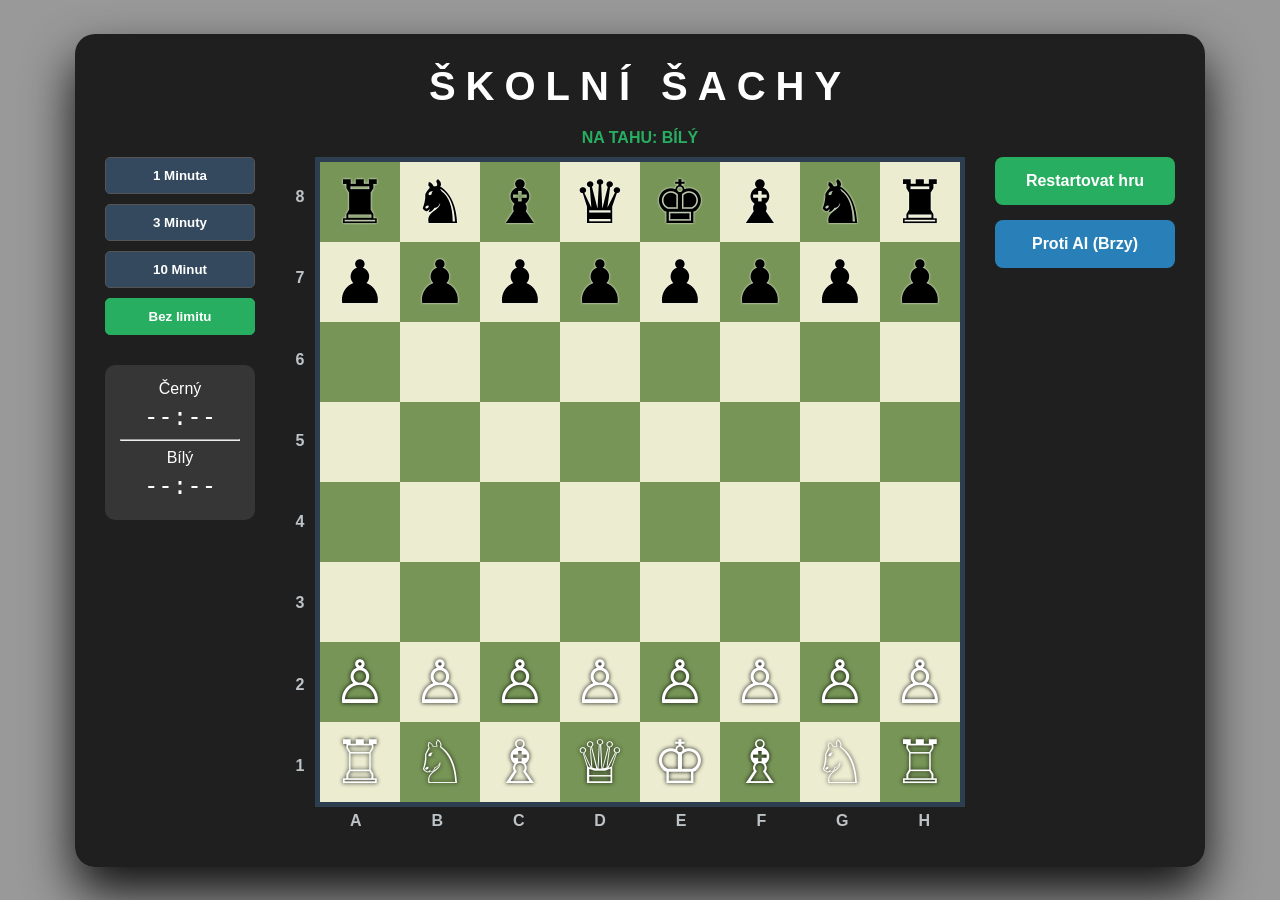
==== templates/index.html @ 77c7ce87 "s" ====
<!DOCTYPE html>
<html lang="cs">
<head>
    <meta charset="UTF-8">
    <title>Školní Šachy</title>
    <style>
        :root {
            --white-sq: #ebecd0;
            --black-sq: #779556;
            --square-size: 80px; 
            --accent: #27ae60;
        }

        body {
            font-family: 'Segoe UI', sans-serif;
            background: linear-gradient(rgba(0, 0, 0, 0.4), rgba(0, 0, 0, 0.4)), 
                        url('https://t3.ftcdn.net/jpg/18/06/45/26/360_F_1806452627_gLpxNyDgzk2WbcSKTGwLKFvE9YjqftnZ.jpg');
            background-size: cover;
            background-position: center;
            background-attachment: fixed;
            color: white;
            display: flex;
            flex-direction: column;
            align-items: center;
            justify-content: center;
            min-height: 100vh;
            margin: 0;
        }

        .game-wrapper {
            background: rgba(0, 0, 0, 0.8);
            padding: 30px;
            border-radius: 20px;
            backdrop-filter: blur(10px);
            display: flex;
            flex-direction: column;
            align-items: center;
            box-shadow: 0 25px 50px rgba(0,0,0,0.9);
        }

        h1 { letter-spacing: 10px; margin: 0 0 20px 0; font-size: 2.5rem; text-align: center; }

        .main-layout { display: flex; align-items: stretch; gap: 30px; }

        /* Left Sidebar: Timers */
        .timer-sidebar {
            display: flex;
            flex-direction: column;
            gap: 10px;
            width: 150px;
        }

        .timer-btn {
            background: #34495e;
            color: white;
            border: 1px solid #555;
            padding: 10px;
            cursor: pointer;
            border-radius: 5px;
            font-weight: bold;
        }
        .timer-btn:hover { background: #48637f; }
        .active-mode { border-color: var(--accent); background: var(--accent) !important; }

        .clocks-display {
            margin-top: 20px;
            padding: 15px;
            background: rgba(255,255,255,0.1);
            border-radius: 10px;
            text-align: center;
        }
        .clock { font-size: 1.5rem; font-family: monospace; margin: 5px 0; }
        .active-clock { color: #f1c40f; text-shadow: 0 0 10px #f1c40f; }

        /* Board Area */
        .game-area { display: grid; grid-template-columns: 30px auto; grid-template-rows: auto 30px; }
        .numbers-axis, .letters-axis { font-weight: bold; color: #bdc3c7; display: flex; justify-content: space-around; }
        .numbers-axis { flex-direction: column; align-items: center; }
        .letters-axis { grid-column: 2; padding-top: 5px; }

        .board {
            display: grid;
            grid-template-columns: repeat(8, var(--square-size));
            grid-template-rows: repeat(8, var(--square-size));
            border: 5px solid #2c3e50;
        }

        .square {
            width: var(--square-size);
            height: var(--square-size);
            display: flex;
            align-items: center;
            justify-content: center;
            font-size: 60px;
            cursor: pointer;
        }
        .white { background-color: var(--white-sq); }
        .black { background-color: var(--black-sq); }
        .selected { background-color: #f1c40f !important; }

        /* Right Controls */
        .controls { display: flex; flex-direction: column; gap: 15px; }
        .btn {
            background-color: var(--accent);
            color: white; border: none; padding: 15px 20px;
            font-size: 1rem; font-weight: bold; border-radius: 8px;
            cursor: pointer; min-width: 180px;
        }
        .btn-ai { background-color: #2980b9; }

        .piece-black { color: #000; filter: drop-shadow(0 0 1px #fff); }
        .piece-white { color: #fff; filter: drop-shadow(0 0 2px #000); }
        
        #turn-indicator { margin-bottom: 10px; font-weight: bold; color: var(--accent); }
    </style>
</head>
<body>

    <div class="game-wrapper">
        <h1>ŠKOLNÍ ŠACHY</h1>
        <div id="turn-indicator">NA TAHU: BÍLÝ</div>

        <div class="main-layout">
            <div class="timer-sidebar">
                <button class="timer-btn" onclick="setTimer(60, this)">1 Minuta</button>
                <button class="timer-btn" onclick="setTimer(180, this)">3 Minuty</button>
                <button class="timer-btn" onclick="setTimer(600, this)">10 Minut</button>
                <button class="timer-btn active-mode" onclick="setTimer(null, this)">Bez limitu</button>
                
                <div class="clocks-display">
                    <div>Černý</div>
                    <div id="clock-black" class="clock">--:--</div>
                    <hr>
                    <div>Bílý</div>
                    <div id="clock-white" class="clock">--:--</div>
                </div>
            </div>

            <div class="game-area">
                <div class="numbers-axis"><div>8</div><div>7</div><div>6</div><div>5</div><div>4</div><div>3</div><div>2</div><div>1</div></div>
                <div class="board" id="board"></div>
                <div class="letters-axis"><div>A</div><div>B</div><div>C</div><div>D</div><div>E</div><div>F</div><div>G</div><div>H</div></div>
            </div>

            <div class="controls">
                <button class="btn" onclick="resetBoard()">Restartovat hru</button>
                <button class="btn btn-ai">Proti AI (Brzy)</button>
            </div>
        </div>
    </div>

    <script>
        const boardEl = document.getElementById('board');
        let selectedSquare = null;
        let currentTurn = 'white'; // 'white' or 'black'
        
        // Timer variables
        let timers = { white: 0, black: 0 };
        let timerActive = false;
        let interval = null;

        function updateClockDisplay() {
            const format = (s) => {
                if (s === null) return "--:--";
                let m = Math.floor(s / 60);
                let sec = s % 60;
                return `${m}:${sec < 10 ? '0' : ''}${sec}`;
            };
            document.getElementById('clock-white').innerText = format(timers.white);
            document.getElementById('clock-black').innerText = format(timers.black);
            
            document.getElementById('clock-white').classList.toggle('active-clock', currentTurn === 'white' && timerActive);
            document.getElementById('clock-black').classList.toggle('active-clock', currentTurn === 'black' && timerActive);
        }

        function setTimer(seconds, btn) {
            clearInterval(interval);
            document.querySelectorAll('.timer-btn').forEach(b => b.classList.remove('active-mode'));
            btn.classList.add('active-mode');
            
            if (seconds === null) {
                timers.white = null; timers.black = null;
                timerActive = false;
            } else {
                timers.white = seconds; timers.black = seconds;
                timerActive = true;
                startTicking();
            }
            updateClockDisplay();
        }

        function startTicking() {
            clearInterval(interval);
            interval = setInterval(() => {
                if (!timerActive) return;
                if (timers[currentTurn] > 0) {
                    timers[currentTurn]--;
                    updateClockDisplay();
                } else {
                    alert("Čas vypršel! Konec hry.");
                    clearInterval(interval);
                }
            }, 1000);
        }

        function resetBoard() {
            boardEl.innerHTML = '';
            currentTurn = 'white';
            document.getElementById('turn-indicator').innerText = "NA TAHU: BÍLÝ";
            createBoard();
        }

        function createBoard() {
            for (let r = 8; r >= 1; r--) {
                for (let c = 0; c < 8; c++) {
                    const square = document.createElement('div');
                    const isWhiteSquare = (r + c) % 2 !== 0;
                    square.className = `square ${isWhiteSquare ? 'white' : 'black'}`;
                    square.dataset.row = r;
                    square.dataset.col = c;

                    let piece = "";
                    let pSide = "";

                    if (r === 8) { piece = ['♜', '♞', '♝', '♛', '♚', '♝', '♞', '♜'][c]; pSide = "black"; }
                    else if (r === 7) { piece = '♟'; pSide = "black"; }
                    else if (r === 2) { piece = '♙'; pSide = "white"; }
                    else if (r === 1) { piece = ['♖', '♘', '♗', '♕', '♔', '♗', '♘', '♖'][c]; pSide = "white"; }

                    if (piece) {
                        const span = document.createElement('span');
                        span.className = pSide === "black" ? "piece-black" : "piece-white";
                        span.innerText = piece;
                        span.dataset.side = pSide;
                        square.appendChild(span);
                    }

                    square.onclick = () => handleSquareClick(square);
                    boardEl.appendChild(square);
                }
            }
        }

        function handleSquareClick(square) {
            const piece = square.querySelector('span');

            // Selecting a piece
            if (!selectedSquare) {
                if (piece && piece.dataset.side === currentTurn) {
                    selectedSquare = square;
                    square.classList.add('selected');
                }
            } 
            // Moving a piece
            else {
                if (square === selectedSquare) {
                    selectedSquare.classList.remove('selected');
                    selectedSquare = null;
                    return;
                }

                // Execute move
                const movingPiece = selectedSquare.querySelector('span');
                square.innerHTML = ''; // Capture piece if exists
                square.appendChild(movingPiece);
                selectedSquare.classList.remove('selected');
                selectedSquare = null;

                // Switch Turn
                currentTurn = currentTurn === 'white' ? 'black' : 'white';
                document.getElementById('turn-indicator').innerText = `NA TAHU: ${currentTurn.toUpperCase() === 'WHITE' ? 'BÍLÝ' : 'ČERNÝ'}`;
                updateClockDisplay();
            }
        }

        createBoard();
    </script>
</body>
</html>
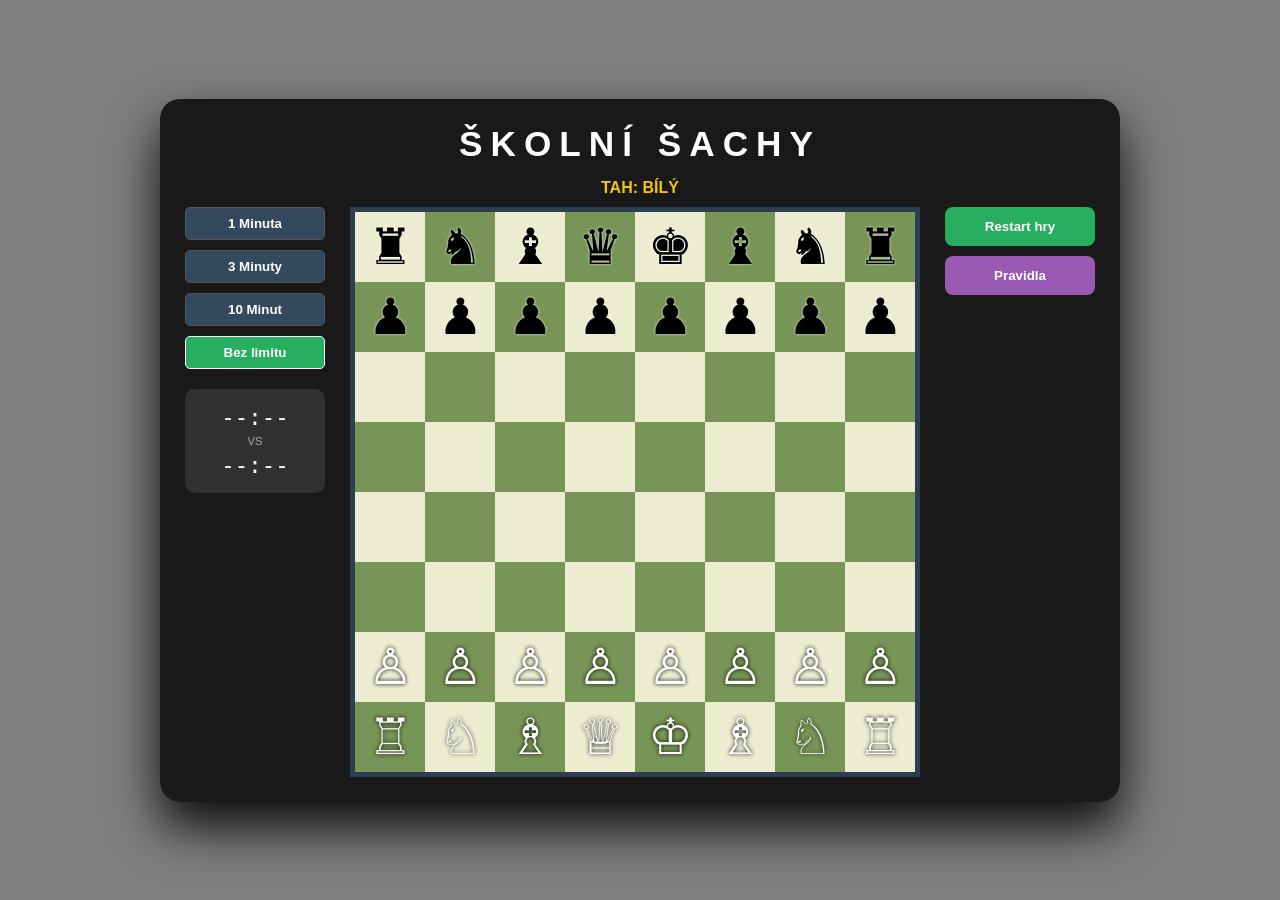
==== commit 2776d9b4: "s" ====
--- a/templates/index.html
+++ b/templates/index.html
@@ -7,16 +7,15 @@
         :root {
             --white-sq: #ebecd0;
             --black-sq: #779556;
-            --square-size: 80px; 
+            --square-size: 70px; 
             --accent: #27ae60;
         }
 
         body {
             font-family: 'Segoe UI', sans-serif;
-            background: linear-gradient(rgba(0, 0, 0, 0.4), rgba(0, 0, 0, 0.4)), 
+            background: linear-gradient(rgba(0, 0, 0, 0.5), rgba(0, 0, 0, 0.5)), 
                         url('https://t3.ftcdn.net/jpg/18/06/45/26/360_F_1806452627_gLpxNyDgzk2WbcSKTGwLKFvE9YjqftnZ.jpg');
             background-size: cover;
-            background-position: center;
             background-attachment: fixed;
             color: white;
             display: flex;
@@ -29,7 +28,7 @@
 
         .game-wrapper {
             background: rgba(0, 0, 0, 0.8);
-            padding: 30px;
+            padding: 25px;
             border-radius: 20px;
             backdrop-filter: blur(10px);
             display: flex;
@@ -38,46 +37,22 @@
             box-shadow: 0 25px 50px rgba(0,0,0,0.9);
         }
 
-        h1 { letter-spacing: 10px; margin: 0 0 20px 0; font-size: 2.5rem; text-align: center; }
-
-        .main-layout { display: flex; align-items: stretch; gap: 30px; }
-
-        /* Left Sidebar: Timers */
-        .timer-sidebar {
-            display: flex;
-            flex-direction: column;
-            gap: 10px;
-            width: 150px;
-        }
-
+        h1 { letter-spacing: 8px; margin: 0 0 15px 0; font-size: 2.2rem; }
+
+        .main-layout { display: flex; gap: 25px; }
+
+        /* Left Sidebar */
+        .sidebar { display: flex; flex-direction: column; gap: 10px; width: 140px; }
         .timer-btn {
-            background: #34495e;
-            color: white;
-            border: 1px solid #555;
-            padding: 10px;
-            cursor: pointer;
-            border-radius: 5px;
-            font-weight: bold;
-        }
-        .timer-btn:hover { background: #48637f; }
-        .active-mode { border-color: var(--accent); background: var(--accent) !important; }
-
-        .clocks-display {
-            margin-top: 20px;
-            padding: 15px;
-            background: rgba(255,255,255,0.1);
-            border-radius: 10px;
-            text-align: center;
-        }
-        .clock { font-size: 1.5rem; font-family: monospace; margin: 5px 0; }
-        .active-clock { color: #f1c40f; text-shadow: 0 0 10px #f1c40f; }
-
-        /* Board Area */
-        .game-area { display: grid; grid-template-columns: 30px auto; grid-template-rows: auto 30px; }
-        .numbers-axis, .letters-axis { font-weight: bold; color: #bdc3c7; display: flex; justify-content: space-around; }
-        .numbers-axis { flex-direction: column; align-items: center; }
-        .letters-axis { grid-column: 2; padding-top: 5px; }
-
+            background: #34495e; color: white; border: 1px solid #555;
+            padding: 8px; cursor: pointer; border-radius: 5px; font-weight: bold;
+        }
+        .active-mode { background: var(--accent) !important; border-color: white; }
+        
+        .clock { font-size: 1.4rem; font-family: monospace; text-align: center; margin: 5px 0; }
+        .active-clock { color: #f1c40f; text-shadow: 0 0 8px #f1c40f; }
+
+        /* Board */
         .board {
             display: grid;
             grid-template-columns: repeat(8, var(--square-size));
@@ -91,186 +66,191 @@
             display: flex;
             align-items: center;
             justify-content: center;
-            font-size: 60px;
+            font-size: 50px;
             cursor: pointer;
+            user-select: none;
         }
         .white { background-color: var(--white-sq); }
         .black { background-color: var(--black-sq); }
         .selected { background-color: #f1c40f !important; }
 
-        /* Right Controls */
-        .controls { display: flex; flex-direction: column; gap: 15px; }
-        .btn {
-            background-color: var(--accent);
-            color: white; border: none; padding: 15px 20px;
-            font-size: 1rem; font-weight: bold; border-radius: 8px;
-            cursor: pointer; min-width: 180px;
-        }
-        .btn-ai { background-color: #2980b9; }
-
+        /* Pieces */
         .piece-black { color: #000; filter: drop-shadow(0 0 1px #fff); }
         .piece-white { color: #fff; filter: drop-shadow(0 0 2px #000); }
-        
-        #turn-indicator { margin-bottom: 10px; font-weight: bold; color: var(--accent); }
+
+        /* Controls */
+        .controls { display: flex; flex-direction: column; gap: 10px; }
+        .btn {
+            background-color: var(--accent); color: white; border: none;
+            padding: 12px; border-radius: 8px; font-weight: bold; cursor: pointer;
+        }
+        .btn-rules { background-color: #9b59b6; }
     </style>
 </head>
 <body>
 
     <div class="game-wrapper">
-        <h1>ŠKOLNÍ ŠACHY</h1>
-        <div id="turn-indicator">NA TAHU: BÍLÝ</div>
+        <h1 id="main-title">ŠKOLNÍ ŠACHY</h1>
+        <div id="status" style="margin-bottom: 10px; font-weight: bold; color: #f1c40f;">TAH: BÍLÝ</div>
 
         <div class="main-layout">
-            <div class="timer-sidebar">
-                <button class="timer-btn" onclick="setTimer(60, this)">1 Minuta</button>
-                <button class="timer-btn" onclick="setTimer(180, this)">3 Minuty</button>
-                <button class="timer-btn" onclick="setTimer(600, this)">10 Minut</button>
-                <button class="timer-btn active-mode" onclick="setTimer(null, this)">Bez limitu</button>
+            <div class="sidebar">
+                <button class="timer-btn" onclick="setTimer(60)">1 Minuta</button>
+                <button class="timer-btn" onclick="setTimer(180)">3 Minuty</button>
+                <button class="timer-btn" onclick="setTimer(600)">10 Minut</button>
+                <button class="timer-btn active-mode" id="no-limit-btn" onclick="setTimer(null)">Bez limitu</button>
                 
-                <div class="clocks-display">
-                    <div>Černý</div>
+                <div style="background: rgba(255,255,255,0.1); padding: 10px; border-radius: 10px; margin-top: 10px;">
                     <div id="clock-black" class="clock">--:--</div>
-                    <hr>
-                    <div>Bílý</div>
+                    <div style="text-align: center; font-size: 0.7rem; color: #aaa;">VS</div>
                     <div id="clock-white" class="clock">--:--</div>
                 </div>
             </div>
 
-            <div class="game-area">
-                <div class="numbers-axis"><div>8</div><div>7</div><div>6</div><div>5</div><div>4</div><div>3</div><div>2</div><div>1</div></div>
-                <div class="board" id="board"></div>
-                <div class="letters-axis"><div>A</div><div>B</div><div>C</div><div>D</div><div>E</div><div>F</div><div>G</div><div>H</div></div>
-            </div>
+            <div class="board" id="board"></div>
 
             <div class="controls">
-                <button class="btn" onclick="resetBoard()">Restartovat hru</button>
-                <button class="btn btn-ai">Proti AI (Brzy)</button>
+                <button class="btn" onclick="resetGame()">Restart hry</button>
+                <button class="btn btn-rules" onclick="showRules()">Pravidla</button>
+                <div id="msg" style="font-size: 0.8rem; color: #ff7675; width: 150px;"></div>
             </div>
         </div>
     </div>
 
     <script>
         const boardEl = document.getElementById('board');
-        let selectedSquare = null;
-        let currentTurn = 'white'; // 'white' or 'black'
-        
-        // Timer variables
-        let timers = { white: 0, black: 0 };
-        let timerActive = false;
+        let boardState = [];
+        let selectedSq = null;
+        let turn = 'white';
+        let timers = { white: null, black: null };
         let interval = null;
 
+        const initialPos = [
+            ['r','n','b','q','k','b','n','r'],
+            ['p','p','p','p','p','p','p','p'],
+            ['','','','','','','',''],
+            ['','','','','','','',''],
+            ['','','','','','','',''],
+            ['','','','','','','',''],
+            ['P','P','P','P','P','P','P','P'],
+            ['R','N','B','Q','K','B','N','R']
+        ];
+
+        const pieceMap = {
+            'r': '♜', 'n': '♞', 'b': '♝', 'q': '♛', 'k': '♚', 'p': '♟',
+            'R': '♖', 'N': '♘', 'B': '♗', 'Q': '♕', 'K': '♔', 'P': '♙'
+        };
+
+        function createBoard() {
+            boardEl.innerHTML = '';
+            for (let r = 0; r < 8; r++) {
+                boardState[r] = [...initialPos[r]];
+                for (let c = 0; c < 8; c++) {
+                    const sq = document.createElement('div');
+                    sq.className = `square ${(r + c) % 2 === 0 ? 'white' : 'black'}`;
+                    sq.dataset.r = r; sq.dataset.c = c;
+                    sq.onclick = () => handleSquareClick(r, c);
+                    boardEl.appendChild(sq);
+                }
+            }
+            drawPieces();
+        }
+
+        function drawPieces() {
+            const squares = document.querySelectorAll('.square');
+            squares.forEach(sq => {
+                const r = sq.dataset.r; const c = sq.dataset.c;
+                const char = boardState[r][c];
+                sq.innerHTML = '';
+                if (char) {
+                    const span = document.createElement('span');
+                    span.innerText = pieceMap[char];
+                    span.className = char === char.toUpperCase() ? 'piece-white' : 'piece-black';
+                    sq.appendChild(span);
+                }
+            });
+        }
+
+        function handleSquareClick(r, c) {
+            const piece = boardState[r][c];
+            const isWhite = piece && piece === piece.toUpperCase();
+            
+            if (selectedSq) {
+                if (selectedSq.r === r && selectedSq.c === c) {
+                    deselect();
+                    return;
+                }
+                movePiece(selectedSq.r, selectedSq.c, r, c);
+            } else {
+                if (piece && ((turn === 'white' && isWhite) || (turn === 'black' && !isWhite))) {
+                    selectedSq = { r, c };
+                    document.querySelector(`[data-r="${r}"][data-c="${c}"]`).classList.add('selected');
+                }
+            }
+        }
+
+        function movePiece(fromR, fromC, toR, toC) {
+            // Simplified rule check (Logic from your Python rules)
+            const movingPiece = boardState[fromR][fromC];
+            const targetPiece = boardState[toR][toC];
+            
+            // Basic check: can't capture own piece
+            if (targetPiece && (targetPiece === targetPiece.toUpperCase()) === (movingPiece === movingPiece.toUpperCase())) {
+                deselect();
+                return;
+            }
+
+            // Perform Move
+            boardState[toR][toC] = movingPiece;
+            boardState[fromR][fromC] = '';
+            
+            turn = turn === 'white' ? 'black' : 'white';
+            document.getElementById('status').innerText = `TAH: ${turn === 'white' ? 'BÍLÝ' : 'ČERNÝ'}`;
+            
+            deselect();
+            drawPieces();
+            updateClockDisplay();
+        }
+
+        function deselect() {
+            document.querySelectorAll('.square').forEach(s => s.classList.remove('selected'));
+            selectedSq = null;
+        }
+
+        function setTimer(sec) {
+            clearInterval(interval);
+            timers.white = sec; timers.black = sec;
+            document.querySelectorAll('.timer-btn').forEach(b => b.classList.remove('active-mode'));
+            if (!sec) {
+                document.getElementById('no-limit-btn').classList.add('active-mode');
+            }
+            updateClockDisplay();
+            if (sec) {
+                interval = setInterval(() => {
+                    if (timers[turn] > 0) {
+                        timers[turn]--;
+                        updateClockDisplay();
+                    }
+                }, 1000);
+            }
+        }
+
         function updateClockDisplay() {
-            const format = (s) => {
-                if (s === null) return "--:--";
-                let m = Math.floor(s / 60);
-                let sec = s % 60;
-                return `${m}:${sec < 10 ? '0' : ''}${sec}`;
-            };
-            document.getElementById('clock-white').innerText = format(timers.white);
-            document.getElementById('clock-black').innerText = format(timers.black);
-            
-            document.getElementById('clock-white').classList.toggle('active-clock', currentTurn === 'white' && timerActive);
-            document.getElementById('clock-black').classList.toggle('active-clock', currentTurn === 'black' && timerActive);
-        }
-
-        function setTimer(seconds, btn) {
-            clearInterval(interval);
-            document.querySelectorAll('.timer-btn').forEach(b => b.classList.remove('active-mode'));
-            btn.classList.add('active-mode');
-            
-            if (seconds === null) {
-                timers.white = null; timers.black = null;
-                timerActive = false;
-            } else {
-                timers.white = seconds; timers.black = seconds;
-                timerActive = true;
-                startTicking();
-            }
-            updateClockDisplay();
-        }
-
-        function startTicking() {
-            clearInterval(interval);
-            interval = setInterval(() => {
-                if (!timerActive) return;
-                if (timers[currentTurn] > 0) {
-                    timers[currentTurn]--;
-                    updateClockDisplay();
-                } else {
-                    alert("Čas vypršel! Konec hry.");
-                    clearInterval(interval);
-                }
-            }, 1000);
-        }
-
-        function resetBoard() {
-            boardEl.innerHTML = '';
-            currentTurn = 'white';
-            document.getElementById('turn-indicator').innerText = "NA TAHU: BÍLÝ";
+            const fmt = (s) => s === null ? "--:--" : `${Math.floor(s/60)}:${(s%60).toString().padStart(2,'0')}`;
+            document.getElementById('clock-white').innerText = fmt(timers.white);
+            document.getElementById('clock-black').innerText = fmt(timers.black);
+            document.getElementById('clock-white').classList.toggle('active-clock', turn === 'white' && timers.white !== null);
+            document.getElementById('clock-black').classList.toggle('active-clock', turn === 'black' && timers.black !== null);
+        }
+
+        function showRules() {
+            window.alert("Pravidla:\n- Král: 1 pole\n- Dáma: kamkoliv\n- Jezdec: do L\n- Pěšec: o 1 pole (o 2 na startu)");
+        }
+
+        function resetGame() {
+            turn = 'white';
             createBoard();
-        }
-
-        function createBoard() {
-            for (let r = 8; r >= 1; r--) {
-                for (let c = 0; c < 8; c++) {
-                    const square = document.createElement('div');
-                    const isWhiteSquare = (r + c) % 2 !== 0;
-                    square.className = `square ${isWhiteSquare ? 'white' : 'black'}`;
-                    square.dataset.row = r;
-                    square.dataset.col = c;
-
-                    let piece = "";
-                    let pSide = "";
-
-                    if (r === 8) { piece = ['♜', '♞', '♝', '♛', '♚', '♝', '♞', '♜'][c]; pSide = "black"; }
-                    else if (r === 7) { piece = '♟'; pSide = "black"; }
-                    else if (r === 2) { piece = '♙'; pSide = "white"; }
-                    else if (r === 1) { piece = ['♖', '♘', '♗', '♕', '♔', '♗', '♘', '♖'][c]; pSide = "white"; }
-
-                    if (piece) {
-                        const span = document.createElement('span');
-                        span.className = pSide === "black" ? "piece-black" : "piece-white";
-                        span.innerText = piece;
-                        span.dataset.side = pSide;
-                        square.appendChild(span);
-                    }
-
-                    square.onclick = () => handleSquareClick(square);
-                    boardEl.appendChild(square);
-                }
-            }
-        }
-
-        function handleSquareClick(square) {
-            const piece = square.querySelector('span');
-
-            // Selecting a piece
-            if (!selectedSquare) {
-                if (piece && piece.dataset.side === currentTurn) {
-                    selectedSquare = square;
-                    square.classList.add('selected');
-                }
-            } 
-            // Moving a piece
-            else {
-                if (square === selectedSquare) {
-                    selectedSquare.classList.remove('selected');
-                    selectedSquare = null;
-                    return;
-                }
-
-                // Execute move
-                const movingPiece = selectedSquare.querySelector('span');
-                square.innerHTML = ''; // Capture piece if exists
-                square.appendChild(movingPiece);
-                selectedSquare.classList.remove('selected');
-                selectedSquare = null;
-
-                // Switch Turn
-                currentTurn = currentTurn === 'white' ? 'black' : 'white';
-                document.getElementById('turn-indicator').innerText = `NA TAHU: ${currentTurn.toUpperCase() === 'WHITE' ? 'BÍLÝ' : 'ČERNÝ'}`;
-                updateClockDisplay();
-            }
+            setTimer(timers.white);
         }
 
         createBoard();
